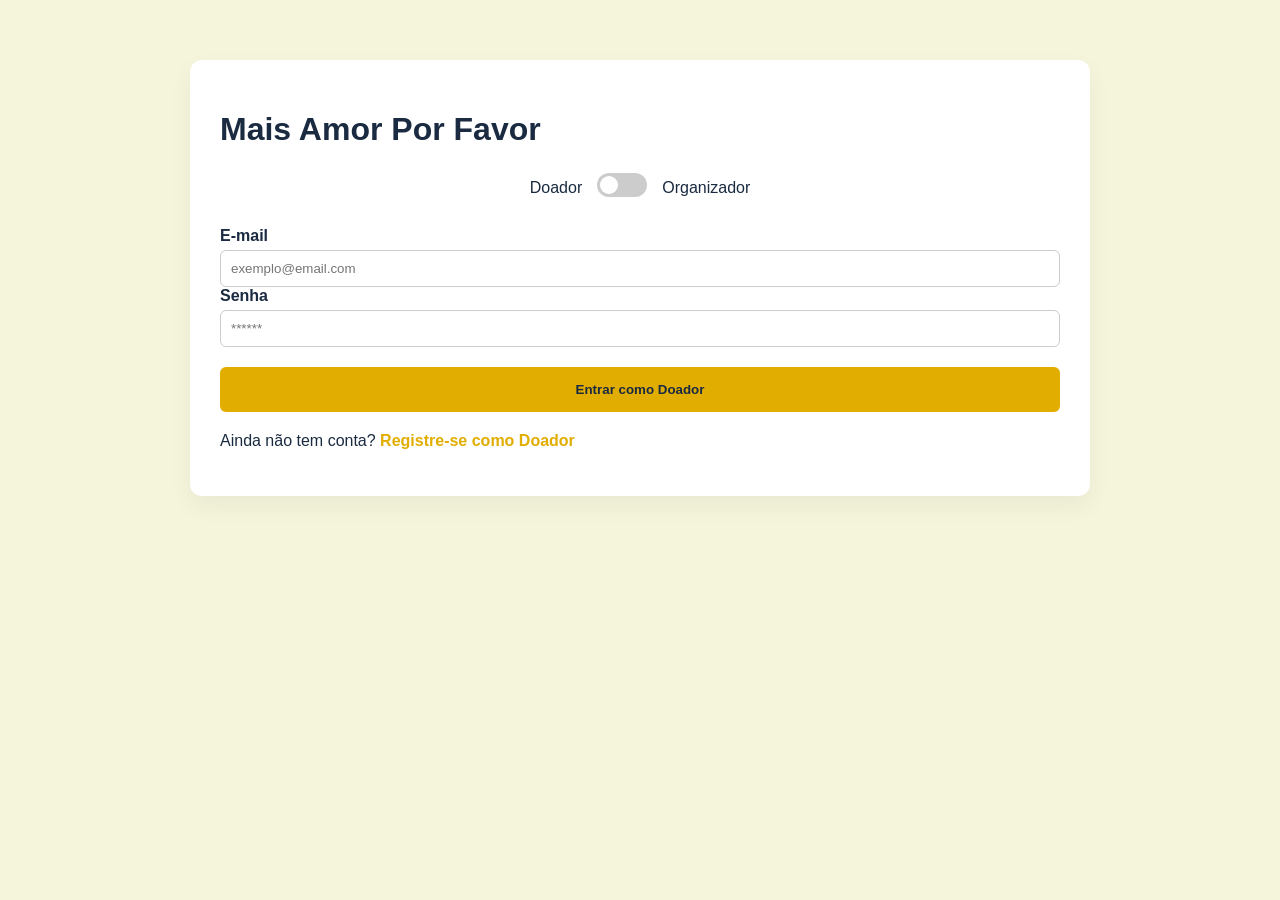
==== src/main/resources/static/cadastro_campanha.html @ e74b0dd0 "Projeto para M2" ====
<!DOCTYPE html>
<html lang="pt-BR">
<head>
    <meta charset="UTF-8">
    <title>Gerenciar Campanha | Mais Amor Por Favor</title>
    <link rel="stylesheet" type="text/css" href="css/estilos.css">
</head>
<body>

<header>
    <h1>Mais Amor Por Favor</h1>
    <p id="subtitulo-tela">Nova Campanha</p>
</header>

<div class="container">
    <div class="card">
        <form id="form-campanha" onsubmit="salvarCampanha(event)">
            <div class="form-grid">
                <div class="full-width">
                    <label>Nome da Campanha</label>
                    <input type="text" id="c-nome" required>
                </div>

                <div class="full-width">
                    <label>Descrição Detalhada</label>
                    <textarea id="c-desc" rows="4" required></textarea>
                </div>

                <div>
                    <label>Data de Início</label>
                    <input type="date" id="c-dataini" required>
                </div>

                <div>
                    <label>Data de Término</label>
                    <input type="date" id="c-datafim" required>
                </div>

                <div>
                    <label>Capacidade (Pessoas)</label>
                    <input type="number" id="c-cap" required>
                </div>

                <div>
                    <label>Status</label>
                    <select id="c-status">
                        <option value="Ativa">Ativa</option>
                        <option value="Pausada">Pausada</option>
                        <option value="Encerrada">Encerrada</option>
                    </select>
                </div>

                <div>
                    <label>Contato Responsável</label>
                    <input type="text" id="c-contres" required>
                </div>

                <div class="full-width" style="margin-top:15px; border-top:1px solid #ddd; padding-top:15px;">
                    <label><strong>Endereço da Campanha</strong></label>
                </div>

                <div class="full-width">
                    <label>Logradouro</label>
                    <input type="text" id="c-logradouro" required placeholder="Rua, número, bairro">
                </div>

                <div>
                    <label>Cidade</label>
                    <input type="text" id="c-cidade" required placeholder="Cidade">
                </div>

                <div>
                    <label>Estado</label>
                    <input type="text" id="c-estado" required placeholder="SP" maxlength="2">
                </div>

                <div>
                    <label>CEP</label>
                    <input type="text" id="c-cep" required placeholder="00000-000">
                </div>
            </div>

            <button type="submit" class="btn-submit" id="btn-salvar">Criar Campanha</button>

            <a href="home_organizador.html" style="display:block; text-align:center; margin-top:15px; color:#1A2A40; text-decoration:none;">
                Cancelar e Voltar
            </a>
        </form>
    </div>
</div>

<script type="module">
    import { auth, campanhaAPI } from './js/api.js';
    if (!auth.isLogged()) window.location.href = 'index.html';

    const params = new URLSearchParams(window.location.search);
    const idCampanha = params.get('id');

    if (idCampanha) {
        document.getElementById('subtitulo-tela').textContent = "Editar Campanha";
        document.getElementById('btn-salvar').textContent = "Salvar Alterações";
        carregarDados(idCampanha);
    }

    async function carregarDados(id) {
        try {
            const c = await campanhaAPI.buscarId(id);
            document.getElementById('c-nome').value = c.nome || '';
            document.getElementById('c-desc').value = c.descricao || '';
            document.getElementById('c-dataini').value = c.dataInicio || '';
            document.getElementById('c-datafim').value = c.dataFim || '';
            document.getElementById('c-cap').value = c.capacidadePessoas || '';
            document.getElementById('c-status').value = c.status || 'Ativa';
            document.getElementById('c-contres').value = c.contatoResponsavel || '';
            if (c.endereco) {
                document.getElementById('c-logradouro').value = c.endereco.logradouro || '';
                document.getElementById('c-cidade').value = c.endereco.cidade || '';
                document.getElementById('c-estado').value = c.endereco.estado || '';
                document.getElementById('c-cep').value = c.endereco.cep || '';
            }
        } catch (e) { alert('Erro ao carregar dados: ' + e.message); }
    }

    window.salvarCampanha = async function(event) {
        event.preventDefault();

        const payload = {
            nome: document.getElementById('c-nome').value,
            descricao: document.getElementById('c-desc').value,
            dataInicio: document.getElementById('c-dataini').value,
            dataFim: document.getElementById('c-datafim').value,
            capacidadePessoas: parseInt(document.getElementById('c-cap').value),
            status: document.getElementById('c-status').value,
            contatoResponsavel: document.getElementById('c-contres').value,
            endereco: {
                logradouro: document.getElementById('c-logradouro').value,
                cidade: document.getElementById('c-cidade').value,
                estado: document.getElementById('c-estado').value,
                cep: document.getElementById('c-cep').value
            },
            // Captura automática do ID do organizador logado!
            organizador: { id: auth.getUser().id }
        };

        try {
            if (idCampanha) {
                await campanhaAPI.atualizar(idCampanha, payload);
            } else {
                await campanhaAPI.criar(payload);
            }
            alert('Campanha salva com sucesso!');
            window.location.href = 'home_organizador.html';
        } catch (e) { alert('Erro ao salvar: ' + e.message); }
    }
</script>
</body>
</html>
---- src/main/resources/static/css/estilos.css ----
body {
    background-color: #F5F5DC; /* Bege */
    color: #1A2A40; /* Azul Marinho */
    font-family: 'Segoe UI', Tahoma, Geneva, Verdana, sans-serif;
    margin: 0;
    padding: 0;
}

header {
    background-color: #1A2A40;
    color: #F5F5DC;
    padding: 2rem;
    text-align: center;
    border-bottom: 5px solid #E1AD01; /* Detalhe em Amarelo Mostarda */
    box-shadow: 0 4px 10px rgba(0,0,0,0.1);
}

.container {
    max-width: 900px;
    margin: 40px auto;
    padding: 20px;
}

.card {
    background: #ffffff;
    border-radius: 12px;
    padding: 30px;
    box-shadow: 0 10px 25px rgba(0,0,0,0.05);
}

h2 {
    border-bottom: 2px solid #F5F5DC;
    padding-bottom: 10px;
    margin-bottom: 20px;
}

.form-grid {
    display: grid;
    grid-template-columns: 1fr 1fr;
    gap: 15px;
}

.full-width { grid-column: span 2; }

label {
    font-weight: bold;
    display: block;
    margin-bottom: 5px;
}

input, select, textarea {
    width: 100%;
    padding: 10px;
    border: 1px solid #ccc;
    border-radius: 6px;
    box-sizing: border-box;
}

.btn-submit {
    background-color: #E1AD01;
    color: #1A2A40;
    border: none;
    padding: 15px;
    font-weight: bold;
    width: 100%;
    margin-top: 20px;
    cursor: pointer;
    border-radius: 6px;
    transition: 0.3s;
}

a.btn-submit {
    display: block;
    text-align: center;
    box-sizing: border-box;
    text-decoration: none;
}

.btn-submit:hover {
    background-color: #c99a01;
    transform: scale(1.01);
}

.toggle-wrapper {
    display: flex;
    align-items: center;
    justify-content: center;
    gap: 15px;
    margin: 25px 0;
}

.switch {
    position: relative;
    display: inline-block;
    width: 50px;
    height: 24px;
}


.switch input {
    opacity: 0;
    width: 0;
    height: 0;
}


.slider {
    position: absolute;
    cursor: pointer;
    top: 0; left: 0; right: 0; bottom: 0;
    background-color: #ccc;
    transition: .4s;
    border-radius: 24px;
}

.slider:before {
    position: absolute;
    content: "";
    height: 18px;
    width: 18px;
    left: 3px;
    bottom: 3px;
    background-color: white;
    transition: .4s;
    border-radius: 50%;
}

input:checked + .slider {
    background-color: #1A2A40;
}

input:checked + .slider:before {
    transform: translateX(26px);
}
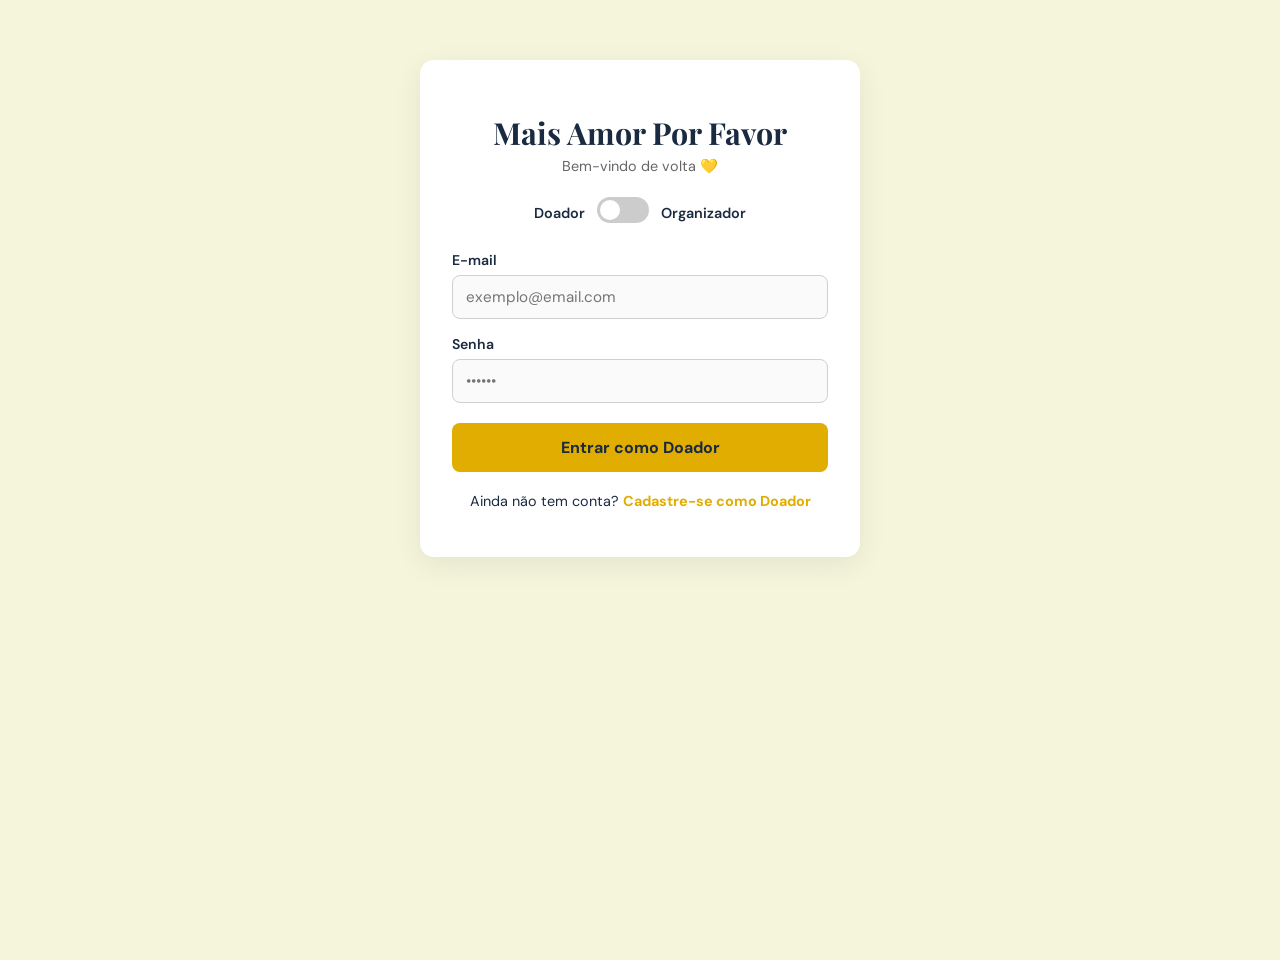
==== commit 75b2c903: "Fix: Novos ajustes e correções" ====
--- a/src/main/resources/static/cadastro_campanha.html
+++ b/src/main/resources/static/cadastro_campanha.html
@@ -1,157 +1,181 @@
 <!DOCTYPE html>
 <html lang="pt-BR">
 <head>
-    <meta charset="UTF-8">
-    <title>Gerenciar Campanha | Mais Amor Por Favor</title>
-    <link rel="stylesheet" type="text/css" href="css/estilos.css">
+  <meta charset="UTF-8">
+  <title>Gerenciar Campanha | Mais Amor Por Favor</title>
+  <link rel="stylesheet" href="css/estilos.css">
 </head>
 <body>
 
 <header>
-    <h1>Mais Amor Por Favor</h1>
-    <p id="subtitulo-tela">Nova Campanha</p>
+  <h1>Mais Amor Por Favor</h1>
+  <p id="subtitulo-tela">Nova Campanha</p>
 </header>
 
 <div class="container">
-    <div class="card">
-        <form id="form-campanha" onsubmit="salvarCampanha(event)">
-            <div class="form-grid">
-                <div class="full-width">
-                    <label>Nome da Campanha</label>
-                    <input type="text" id="c-nome" required>
-                </div>
+  <div class="card">
+    <div id="alert-msg" class="alert erro"></div>
 
-                <div class="full-width">
-                    <label>Descrição Detalhada</label>
-                    <textarea id="c-desc" rows="4" required></textarea>
-                </div>
+    <div class="form-grid">
+      <div class="full-width">
+        <label>Nome da Campanha</label>
+        <input type="text" id="c-nome" required placeholder="Ex: Agasalho Solidário 2025">
+      </div>
 
-                <div>
-                    <label>Data de Início</label>
-                    <input type="date" id="c-dataini" required>
-                </div>
+      <div class="full-width">
+        <label>Descrição Detalhada</label>
+        <textarea id="c-desc" rows="4" required placeholder="Descreva o objetivo da campanha..."></textarea>
+      </div>
 
-                <div>
-                    <label>Data de Término</label>
-                    <input type="date" id="c-datafim" required>
-                </div>
+      <div>
+        <label>Data de Início</label>
+        <input type="date" id="c-dataini" required>
+      </div>
 
-                <div>
-                    <label>Capacidade (Pessoas)</label>
-                    <input type="number" id="c-cap" required>
-                </div>
+      <div>
+        <label>Data de Término</label>
+        <input type="date" id="c-datafim" required>
+      </div>
 
-                <div>
-                    <label>Status</label>
-                    <select id="c-status">
-                        <option value="Ativa">Ativa</option>
-                        <option value="Pausada">Pausada</option>
-                        <option value="Encerrada">Encerrada</option>
-                    </select>
-                </div>
+      <div>
+        <label>Capacidade (Pessoas)</label>
+        <input type="number" id="c-cap" required min="1" placeholder="100">
+      </div>
 
-                <div>
-                    <label>Contato Responsável</label>
-                    <input type="text" id="c-contres" required>
-                </div>
+      <div>
+        <label>Status</label>
+        <select id="c-status">
+          <option value="Ativa">Ativa</option>
+          <option value="Pausada">Pausada</option>
+          <option value="Encerrada">Encerrada</option>
+        </select>
+      </div>
 
-                <div class="full-width" style="margin-top:15px; border-top:1px solid #ddd; padding-top:15px;">
-                    <label><strong>Endereço da Campanha</strong></label>
-                </div>
+      <div class="full-width">
+        <label>Contato do Responsável</label>
+        <input type="text" id="c-contres" required placeholder="(11) 99999-9999 ou email">
+      </div>
 
-                <div class="full-width">
-                    <label>Logradouro</label>
-                    <input type="text" id="c-logradouro" required placeholder="Rua, número, bairro">
-                </div>
+      <div class="full-width" style="margin-top:8px; padding-top:16px; border-top:1px solid #eee;">
+        <label style="font-size:1rem; color:#1A2A40;">📍 Endereço da Campanha</label>
+      </div>
 
-                <div>
-                    <label>Cidade</label>
-                    <input type="text" id="c-cidade" required placeholder="Cidade">
-                </div>
+      <div class="full-width">
+        <label>Logradouro</label>
+        <input type="text" id="c-logradouro" required placeholder="Rua, número, bairro">
+      </div>
 
-                <div>
-                    <label>Estado</label>
-                    <input type="text" id="c-estado" required placeholder="SP" maxlength="2">
-                </div>
+      <div>
+        <label>Cidade</label>
+        <input type="text" id="c-cidade" required placeholder="São Paulo">
+      </div>
 
-                <div>
-                    <label>CEP</label>
-                    <input type="text" id="c-cep" required placeholder="00000-000">
-                </div>
-            </div>
+      <div>
+        <label>Estado (UF)</label>
+        <input type="text" id="c-estado" required placeholder="SP" maxlength="2"
+               style="text-transform:uppercase;">
+      </div>
 
-            <button type="submit" class="btn-submit" id="btn-salvar">Criar Campanha</button>
+      <div>
+        <label>CEP</label>
+        <input type="text" id="c-cep" required placeholder="00000-000">
+      </div>
+    </div>
 
-            <a href="home_organizador.html" style="display:block; text-align:center; margin-top:15px; color:#1A2A40; text-decoration:none;">
-                Cancelar e Voltar
-            </a>
-        </form>
-    </div>
+    <button class="btn-submit" id="btn-salvar" onclick="salvarCampanha()">Criar Campanha</button>
+    <a href="home_organizador.html" class="link-voltar">Cancelar e Voltar</a>
+  </div>
 </div>
 
 <script type="module">
-    import { auth, campanhaAPI } from './js/api.js';
-    if (!auth.isLogged()) window.location.href = 'index.html';
+  import { auth, campanhaAPI } from './js/api.js';
+  if (!auth.isLogged()) window.location.href = 'index.html';
 
-    const params = new URLSearchParams(window.location.search);
-    const idCampanha = params.get('id');
+  const params = new URLSearchParams(window.location.search);
+  const idCampanha = params.get('id');
 
-    if (idCampanha) {
-        document.getElementById('subtitulo-tela').textContent = "Editar Campanha";
-        document.getElementById('btn-salvar').textContent = "Salvar Alterações";
-        carregarDados(idCampanha);
+  if (idCampanha) {
+    document.getElementById('subtitulo-tela').textContent = 'Editar Campanha';
+    document.getElementById('btn-salvar').textContent = 'Salvar Alterações';
+    carregarDados(idCampanha);
+  }
+
+  async function carregarDados(id) {
+    try {
+      const c = await campanhaAPI.buscarId(id);
+      document.getElementById('c-nome').value     = c.nome || '';
+      document.getElementById('c-desc').value     = c.descricao || '';
+      document.getElementById('c-dataini').value  = c.dataInicio || '';
+      document.getElementById('c-datafim').value  = c.dataFim || '';
+      document.getElementById('c-cap').value      = c.capacidadePessoas || '';
+      document.getElementById('c-status').value   = c.status || 'Ativa';
+      document.getElementById('c-contres').value  = c.contatoResponsavel || '';
+      if (c.endereco) {
+        document.getElementById('c-logradouro').value = c.endereco.logradouro || '';
+        document.getElementById('c-cidade').value     = c.endereco.cidade || '';
+        document.getElementById('c-estado').value     = c.endereco.estado || '';
+        document.getElementById('c-cep').value        = c.endereco.cep || '';
+      }
+    } catch (e) {
+      mostrarErro('Erro ao carregar dados: ' + e.message);
+    }
+  }
+
+  function mostrarErro(msg) {
+    const alertEl = document.getElementById('alert-msg');
+    alertEl.textContent = msg;
+    alertEl.classList.add('show');
+    window.scrollTo(0, 0);
+  }
+
+  window.salvarCampanha = async function () {
+    const alertEl = document.getElementById('alert-msg');
+    alertEl.classList.remove('show');
+
+    const dataIni = document.getElementById('c-dataini').value;
+    const dataFim = document.getElementById('c-datafim').value;
+
+    if (dataFim && dataIni && new Date(dataFim) < new Date(dataIni)) {
+      mostrarErro('⚠️ A data de término não pode ser anterior à data de início.');
+      return;
     }
 
-    async function carregarDados(id) {
-        try {
-            const c = await campanhaAPI.buscarId(id);
-            document.getElementById('c-nome').value = c.nome || '';
-            document.getElementById('c-desc').value = c.descricao || '';
-            document.getElementById('c-dataini').value = c.dataInicio || '';
-            document.getElementById('c-datafim').value = c.dataFim || '';
-            document.getElementById('c-cap').value = c.capacidadePessoas || '';
-            document.getElementById('c-status').value = c.status || 'Ativa';
-            document.getElementById('c-contres').value = c.contatoResponsavel || '';
-            if (c.endereco) {
-                document.getElementById('c-logradouro').value = c.endereco.logradouro || '';
-                document.getElementById('c-cidade').value = c.endereco.cidade || '';
-                document.getElementById('c-estado').value = c.endereco.estado || '';
-                document.getElementById('c-cep').value = c.endereco.cep || '';
-            }
-        } catch (e) { alert('Erro ao carregar dados: ' + e.message); }
+    const user = auth.getUser();
+    const payload = {
+      nome: document.getElementById('c-nome').value.trim(),
+      descricao: document.getElementById('c-desc').value.trim(),
+      dataInicio: dataIni,
+      dataFim: dataFim,
+      capacidadePessoas: parseInt(document.getElementById('c-cap').value),
+      status: document.getElementById('c-status').value,
+      contatoResponsavel: document.getElementById('c-contres').value.trim(),
+      endereco: {
+        logradouro: document.getElementById('c-logradouro').value.trim(),
+        cidade: document.getElementById('c-cidade').value.trim(),
+        estado: document.getElementById('c-estado').value.trim().toUpperCase(),
+        cep: document.getElementById('c-cep').value.trim()
+      },
+      organizador: { id: user ? user.id : null }
+    };
+
+    const btn = document.getElementById('btn-salvar');
+    btn.disabled = true;
+    btn.textContent = 'Salvando...';
+
+    try {
+      if (idCampanha) {
+        await campanhaAPI.atualizar(idCampanha, payload);
+      } else {
+        await campanhaAPI.criar(payload);
+      }
+      alert('✅ Campanha salva com sucesso!');
+      window.location.href = 'home_organizador.html';
+    } catch (e) {
+      mostrarErro('Erro ao salvar: ' + e.message);
+      btn.disabled = false;
+      btn.textContent = idCampanha ? 'Salvar Alterações' : 'Criar Campanha';
     }
-
-    window.salvarCampanha = async function(event) {
-        event.preventDefault();
-
-        const payload = {
-            nome: document.getElementById('c-nome').value,
-            descricao: document.getElementById('c-desc').value,
-            dataInicio: document.getElementById('c-dataini').value,
-            dataFim: document.getElementById('c-datafim').value,
-            capacidadePessoas: parseInt(document.getElementById('c-cap').value),
-            status: document.getElementById('c-status').value,
-            contatoResponsavel: document.getElementById('c-contres').value,
-            endereco: {
-                logradouro: document.getElementById('c-logradouro').value,
-                cidade: document.getElementById('c-cidade').value,
-                estado: document.getElementById('c-estado').value,
-                cep: document.getElementById('c-cep').value
-            },
-            // Captura automática do ID do organizador logado!
-            organizador: { id: auth.getUser().id }
-        };
-
-        try {
-            if (idCampanha) {
-                await campanhaAPI.atualizar(idCampanha, payload);
-            } else {
-                await campanhaAPI.criar(payload);
-            }
-            alert('Campanha salva com sucesso!');
-            window.location.href = 'home_organizador.html';
-        } catch (e) { alert('Erro ao salvar: ' + e.message); }
-    }
+  };
 </script>
 </body>
-</html>+</html>
--- a/src/main/resources/static/css/estilos.css
+++ b/src/main/resources/static/css/estilos.css
@@ -1,134 +1,329 @@
+@import url('https://fonts.googleapis.com/css2?family=Playfair+Display:wght@700&family=DM+Sans:wght@400;500;600&display=swap');
+
+:root {
+  --bege:    #F5F5DC;
+  --marinho: #1A2A40;
+  --mostarda:#E1AD01;
+  --mostarda-escura: #c99a01;
+  --branco:  #ffffff;
+  --cinza:   #f0f0f0;
+  --erro:    #d9534f;
+  --sucesso: #3a7d44;
+}
+
+* { box-sizing: border-box; }
+
 body {
-    background-color: #F5F5DC; /* Bege */
-    color: #1A2A40; /* Azul Marinho */
-    font-family: 'Segoe UI', Tahoma, Geneva, Verdana, sans-serif;
-    margin: 0;
-    padding: 0;
-}
-
+  background-color: var(--bege);
+  color: var(--marinho);
+  font-family: 'DM Sans', sans-serif;
+  margin: 0;
+  padding: 0;
+  min-height: 100vh;
+}
+
+/* ── HEADER ── */
 header {
-    background-color: #1A2A40;
-    color: #F5F5DC;
-    padding: 2rem;
-    text-align: center;
-    border-bottom: 5px solid #E1AD01; /* Detalhe em Amarelo Mostarda */
-    box-shadow: 0 4px 10px rgba(0,0,0,0.1);
-}
-
+  background-color: var(--marinho);
+  color: var(--bege);
+  padding: 1.5rem 2rem;
+  text-align: center;
+  border-bottom: 5px solid var(--mostarda);
+  box-shadow: 0 4px 10px rgba(0,0,0,0.15);
+  position: relative;
+}
+
+header h1 {
+  font-family: 'Playfair Display', serif;
+  font-size: 2rem;
+  margin: 0 0 4px;
+  letter-spacing: 0.5px;
+}
+
+header p {
+  margin: 0;
+  font-size: 0.9rem;
+  opacity: 0.8;
+}
+
+/* ── CONTAINER ── */
 .container {
-    max-width: 900px;
-    margin: 40px auto;
-    padding: 20px;
-}
-
+  max-width: 960px;
+  margin: 40px auto;
+  padding: 0 20px 40px;
+}
+
+/* ── CARD ── */
 .card {
-    background: #ffffff;
-    border-radius: 12px;
-    padding: 30px;
-    box-shadow: 0 10px 25px rgba(0,0,0,0.05);
-}
-
+  background: var(--branco);
+  border-radius: 14px;
+  padding: 32px;
+  box-shadow: 0 8px 30px rgba(0,0,0,0.07);
+}
+
+/* ── LOGIN CARD ── */
+.login-card {
+  max-width: 440px;
+  margin: 60px auto;
+}
+
+.login-card h1 {
+  font-family: 'Playfair Display', serif;
+  font-size: 1.9rem;
+  text-align: center;
+  color: var(--marinho);
+  margin-bottom: 0;
+}
+
+/* ── TYPOGRAPHY ── */
 h2 {
-    border-bottom: 2px solid #F5F5DC;
-    padding-bottom: 10px;
-    margin-bottom: 20px;
-}
-
+  font-family: 'Playfair Display', serif;
+  font-size: 1.5rem;
+  border-bottom: 3px solid var(--bege);
+  padding-bottom: 10px;
+  margin-bottom: 24px;
+}
+
+h3 {
+  font-family: 'Playfair Display', serif;
+}
+
+/* ── FORM ── */
 .form-grid {
-    display: grid;
-    grid-template-columns: 1fr 1fr;
-    gap: 15px;
+  display: grid;
+  grid-template-columns: 1fr 1fr;
+  gap: 16px;
 }
 
 .full-width { grid-column: span 2; }
 
+.input-group { margin-bottom: 16px; }
+
 label {
-    font-weight: bold;
-    display: block;
-    margin-bottom: 5px;
+  font-weight: 600;
+  display: block;
+  margin-bottom: 6px;
+  font-size: 0.88rem;
+  color: var(--marinho);
 }
 
 input, select, textarea {
-    width: 100%;
-    padding: 10px;
-    border: 1px solid #ccc;
-    border-radius: 6px;
-    box-sizing: border-box;
-}
-
+  width: 100%;
+  padding: 11px 13px;
+  border: 1.5px solid #d0d0d0;
+  border-radius: 8px;
+  font-family: 'DM Sans', sans-serif;
+  font-size: 0.95rem;
+  color: var(--marinho);
+  background: #fafafa;
+  transition: border-color 0.2s;
+}
+
+input:focus, select:focus, textarea:focus {
+  outline: none;
+  border-color: var(--mostarda);
+  background: var(--branco);
+}
+
+/* ── BOTÕES ── */
 .btn-submit {
-    background-color: #E1AD01;
-    color: #1A2A40;
-    border: none;
-    padding: 15px;
-    font-weight: bold;
-    width: 100%;
-    margin-top: 20px;
-    cursor: pointer;
-    border-radius: 6px;
-    transition: 0.3s;
-}
-
-a.btn-submit {
-    display: block;
-    text-align: center;
-    box-sizing: border-box;
-    text-decoration: none;
+  background-color: var(--mostarda);
+  color: var(--marinho);
+  border: none;
+  padding: 14px 20px;
+  font-weight: 700;
+  font-family: 'DM Sans', sans-serif;
+  font-size: 1rem;
+  width: 100%;
+  margin-top: 20px;
+  cursor: pointer;
+  border-radius: 8px;
+  transition: background-color 0.25s, transform 0.15s;
+  text-align: center;
+  display: block;
+  text-decoration: none;
 }
 
 .btn-submit:hover {
-    background-color: #c99a01;
-    transform: scale(1.01);
-}
-
+  background-color: var(--mostarda-escura);
+  transform: translateY(-1px);
+}
+
+.btn-danger {
+  background-color: var(--erro);
+  color: white;
+  border: none;
+  padding: 8px 14px;
+  border-radius: 6px;
+  cursor: pointer;
+  font-weight: 600;
+  font-size: 0.85rem;
+  transition: opacity 0.2s;
+}
+.btn-danger:hover { opacity: 0.85; }
+
+.btn-outline {
+  background: transparent;
+  border: 1.5px solid var(--marinho);
+  color: var(--marinho);
+  padding: 8px 14px;
+  border-radius: 6px;
+  cursor: pointer;
+  font-weight: 600;
+  font-size: 0.85rem;
+  transition: background 0.2s;
+}
+.btn-outline:hover { background: var(--cinza); }
+
+/* ── TOGGLE ── */
 .toggle-wrapper {
-    display: flex;
-    align-items: center;
-    justify-content: center;
-    gap: 15px;
-    margin: 25px 0;
+  display: flex;
+  align-items: center;
+  justify-content: center;
+  gap: 12px;
+  margin: 22px 0;
+}
+
+.label-text {
+  font-weight: 600;
+  font-size: 0.9rem;
 }
 
 .switch {
-    position: relative;
-    display: inline-block;
-    width: 50px;
-    height: 24px;
-}
-
-
-.switch input {
-    opacity: 0;
-    width: 0;
-    height: 0;
-}
-
+  position: relative;
+  display: inline-block;
+  width: 52px;
+  height: 26px;
+}
+
+.switch input { opacity: 0; width: 0; height: 0; }
 
 .slider {
-    position: absolute;
-    cursor: pointer;
-    top: 0; left: 0; right: 0; bottom: 0;
-    background-color: #ccc;
-    transition: .4s;
-    border-radius: 24px;
+  position: absolute;
+  cursor: pointer;
+  top: 0; left: 0; right: 0; bottom: 0;
+  background-color: #ccc;
+  transition: .35s;
+  border-radius: 26px;
 }
 
 .slider:before {
-    position: absolute;
-    content: "";
-    height: 18px;
-    width: 18px;
-    left: 3px;
-    bottom: 3px;
-    background-color: white;
-    transition: .4s;
-    border-radius: 50%;
-}
-
-input:checked + .slider {
-    background-color: #1A2A40;
-}
-
-input:checked + .slider:before {
-    transform: translateX(26px);
-}+  position: absolute;
+  content: "";
+  height: 20px; width: 20px;
+  left: 3px; bottom: 3px;
+  background-color: white;
+  transition: .35s;
+  border-radius: 50%;
+}
+
+input:checked + .slider { background-color: var(--marinho); }
+input:checked + .slider:before { transform: translateX(26px); }
+
+/* ── ALERTAS ── */
+.alert {
+  padding: 12px 16px;
+  border-radius: 8px;
+  margin-bottom: 16px;
+  font-weight: 600;
+  text-align: center;
+  display: none;
+}
+.alert.erro   { background: #fdecea; color: var(--erro); border-left: 4px solid var(--erro); }
+.alert.sucesso{ background: #eaf5ec; color: var(--sucesso); border-left: 4px solid var(--sucesso); }
+.alert.show   { display: block; }
+
+/* ── TABELA ── */
+table { width: 100%; border-collapse: collapse; margin-top: 16px; }
+
+thead tr { background-color: var(--marinho); color: var(--bege); }
+
+th { padding: 13px 14px; text-align: left; font-size: 0.88rem; }
+
+td { padding: 13px 14px; border-bottom: 1px solid #ebebeb; font-size: 0.92rem; vertical-align: middle; }
+
+tbody tr:hover { background: #fafafa; }
+
+/* ── STATUS BADGE ── */
+.badge {
+  display: inline-block;
+  padding: 4px 10px;
+  border-radius: 20px;
+  font-size: 0.78rem;
+  font-weight: 700;
+}
+.badge-ativa     { background: #d4edda; color: #155724; }
+.badge-pausada   { background: #fff3cd; color: #856404; }
+.badge-encerrada { background: #f8d7da; color: #721c24; }
+
+/* ── CARD GRID (home doador) ── */
+.card-grid {
+  display: grid;
+  grid-template-columns: repeat(auto-fill, minmax(280px, 1fr));
+  gap: 20px;
+}
+
+.campanha-card {
+  background: var(--branco);
+  border-radius: 14px;
+  padding: 24px;
+  box-shadow: 0 6px 20px rgba(0,0,0,0.06);
+  display: flex;
+  flex-direction: column;
+  justify-content: space-between;
+  border-top: 4px solid var(--mostarda);
+  transition: transform 0.2s, box-shadow 0.2s;
+}
+.campanha-card:hover {
+  transform: translateY(-3px);
+  box-shadow: 0 12px 30px rgba(0,0,0,0.1);
+}
+
+/* ── BOTÃO SAIR (header) ── */
+.btn-sair {
+  position: absolute;
+  right: 20px;
+  top: 50%;
+  transform: translateY(-50%);
+  background: transparent;
+  border: 1.5px solid rgba(255,255,255,0.6);
+  color: white;
+  padding: 7px 14px;
+  border-radius: 6px;
+  cursor: pointer;
+  font-size: 0.85rem;
+  font-family: 'DM Sans', sans-serif;
+  transition: background 0.2s;
+}
+.btn-sair:hover { background: rgba(255,255,255,0.15); }
+
+/* ── INFO BOX ── */
+.info-box {
+  margin-top: 20px;
+  padding: 14px 16px;
+  background-color: #fffbea;
+  border-left: 4px solid var(--mostarda);
+  font-size: 0.85rem;
+  color: #555;
+  border-radius: 0 8px 8px 0;
+}
+
+/* ── LINK VOLTAR ── */
+.link-voltar {
+  display: block;
+  text-align: center;
+  margin-top: 16px;
+  color: var(--marinho);
+  text-decoration: none;
+  font-size: 0.9rem;
+  font-weight: 500;
+}
+.link-voltar:hover { text-decoration: underline; }
+
+/* ── RESPONSIVE ── */
+@media (max-width: 600px) {
+  .form-grid { grid-template-columns: 1fr; }
+  .full-width { grid-column: span 1; }
+  header h1 { font-size: 1.4rem; }
+  .btn-sair { position: static; transform: none; margin-top: 10px; display: block; width: fit-content; margin: 10px auto 0; }
+}
